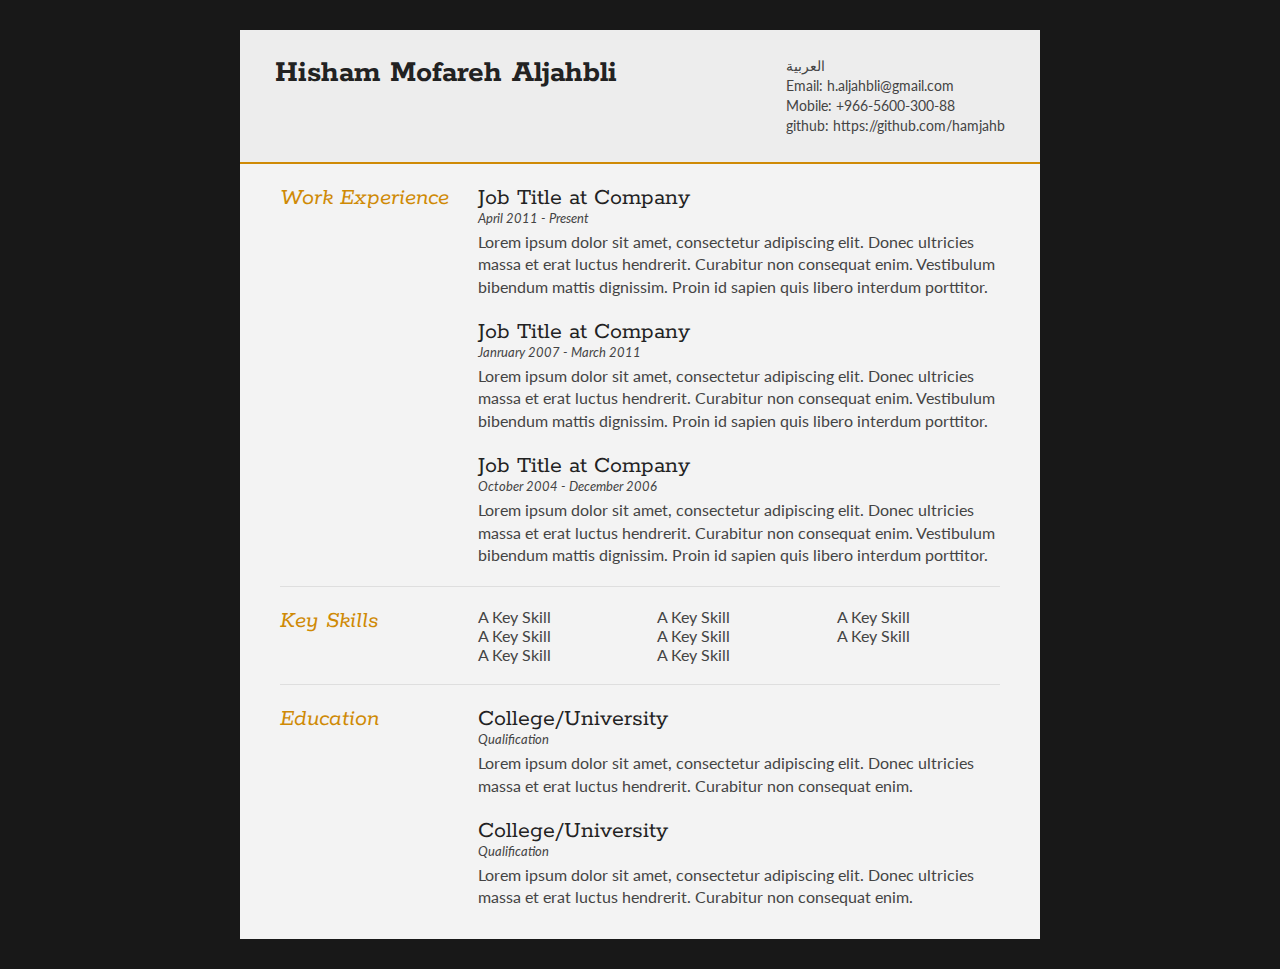
==== index.html @ 823323f4 "changed design of resume needs filling" ====
<!DOCTYPE html>
<html lang="en">
<head>
<title>Hisham Mofareh Aljahbli</title>

<meta name="viewport" content="width=device-width"/>
<meta name="description" content="The REsume of Hisham Aljahbli"/>
<meta charset="UTF-8"> 

<link type="text/css" rel="stylesheet" href="style.css">
<link href='http://fonts.googleapis.com/css?family=Rokkitt:400,700|Lato:400,300' rel='stylesheet' type='text/css'>

</head>
<body id="top">
<div id="cv" class="instaFade">
	<div class="mainDetails">
		<!--
		<div id="headshot" class="quickFade">
			<img src="headshot.jpg" alt="Hisham" />
		</div>
		-->
		
		<div id="name">
			<h1 class="quickFade delayTwo">Hisham Mofareh Aljahbli</h1>
		</div>
		<div>
		</div>
		
		<div id="contactDetails" class="quickFade delayFour">
			<ul>
				<li><a href="arabic.html" id="toarabic">العربية</a></li>
				<li>Email: <a href="mailto:h.aljahbli@gmail.com" target="_blank">h.aljahbli@gmail.com</a></li>
				<li>Mobile: +966-5600-300-88</li>
				<li>github: <a href="https://github.com/hamjahb" target="_blank">https://github.com/hamjahb</a></li>
			</ul>
		</div>
		<div class="clear"></div>
	</div>
	
	<div id="mainArea" class="quickFade delayFive">
		<!--
		<section>
			<article>
				<div class="sectionTitle">
					<h1>Personal Profile</h1>
				</div>
				
				<div class="sectionContent">
					<p>Lorem ipsum dolor sit amet, consectetur adipiscing elit. Integer dolor metus, interdum at scelerisque in, porta at lacus. Maecenas dapibus luctus cursus. Lorem ipsum dolor sit amet, consectetur adipiscing elit. Donec ultricies massa et erat luctus hendrerit. Curabitur non consequat enim. Vestibulum bibendum mattis dignissim. Proin id sapien quis libero interdum porttitor.</p>
				</div>
			</article>
			<div class="clear"></div>
		</section>
		-->
		
		
		<section>
			<div class="sectionTitle">
				<h1>Work Experience</h1>
			</div>
			
			<div class="sectionContent">
				<article>
					<h2>Job Title at Company</h2>
					<p class="subDetails">April 2011 - Present</p>
					<p>Lorem ipsum dolor sit amet, consectetur adipiscing elit. Donec ultricies massa et erat luctus hendrerit. Curabitur non consequat enim. Vestibulum bibendum mattis dignissim. Proin id sapien quis libero interdum porttitor.</p>
				</article>
				
				<article>
					<h2>Job Title at Company</h2>
					<p class="subDetails">Janruary 2007 - March 2011</p>
					<p>Lorem ipsum dolor sit amet, consectetur adipiscing elit. Donec ultricies massa et erat luctus hendrerit. Curabitur non consequat enim. Vestibulum bibendum mattis dignissim. Proin id sapien quis libero interdum porttitor.</p>
				</article>
				
				<article>
					<h2>Job Title at Company</h2>
					<p class="subDetails">October 2004 - December 2006</p>
					<p>Lorem ipsum dolor sit amet, consectetur adipiscing elit. Donec ultricies massa et erat luctus hendrerit. Curabitur non consequat enim. Vestibulum bibendum mattis dignissim. Proin id sapien quis libero interdum porttitor.</p>
				</article>
			</div>
			<div class="clear"></div>
		</section>
		
		
		<section>
			<div class="sectionTitle">
				<h1>Key Skills</h1>
			</div>
			
			<div class="sectionContent">
				<ul class="keySkills">
					<li>A Key Skill</li>
					<li>A Key Skill</li>
					<li>A Key Skill</li>
					<li>A Key Skill</li>
					<li>A Key Skill</li>
					<li>A Key Skill</li>
					<li>A Key Skill</li>
					<li>A Key Skill</li>
				</ul>
			</div>
			<div class="clear"></div>
		</section>
		
		
		<section>
			<div class="sectionTitle">
				<h1>Education</h1>
			</div>
			
			<div class="sectionContent">
				<article>
					<h2>College/University</h2>
					<p class="subDetails">Qualification</p>
					<p>Lorem ipsum dolor sit amet, consectetur adipiscing elit. Donec ultricies massa et erat luctus hendrerit. Curabitur non consequat enim.</p>
				</article>
				
				<article>
					<h2>College/University</h2>
					<p class="subDetails">Qualification</p>
					<p>Lorem ipsum dolor sit amet, consectetur adipiscing elit. Donec ultricies massa et erat luctus hendrerit. Curabitur non consequat enim.</p>
				</article>
			</div>
			<div class="clear"></div>
		</section>
		
	</div>
</div>
<script type="text/javascript">
var gaJsHost = (("https:" == document.location.protocol) ? "https://ssl." : "http://www.");
document.write(unescape("%3Cscript src='" + gaJsHost + "google-analytics.com/ga.js' type='text/javascript'%3E%3C/script%3E"));
</script>
<script type="text/javascript">
var pageTracker = _gat._getTracker("UA-3753241-1");
pageTracker._initData();
pageTracker._trackPageview();
</script>
</body>
</html>
---- style.css ----
html,body,div,span,object,iframe,h1,h2,h3,h4,h5,h6,p,blockquote,pre,abbr,address,cite,code,del,dfn,em,img,ins,kbd,q,samp,small,strong,sub,sup,var,b,i,dl,dt,dd,ol,ul,li,fieldset,form,label,legend,table,caption,tbody,tfoot,thead,tr,th,td,article,aside,canvas,details,figcaption,figure,footer,header,hgroup,menu,nav,section,summary,time,mark,audio,video {
border:0;
font:inherit;
font-size:100%;
margin:0;
padding:0;
vertical-align:baseline;
}

article,aside,details,figcaption,figure,footer,header,hgroup,menu,nav,section {
display:block;
}

html, body {background: #181818; font-family: 'Lato', helvetica, arial, sans-serif; font-size: 16px; color: #222;}

.clear {clear: both;}

p {
	font-size: 1em;
	line-height: 1.4em;
	margin-bottom: 20px;
	color: #444;
}

#cv {
	width: 90%;
	max-width: 800px;
	background: #f3f3f3;
	margin: 30px auto;
}

.mainDetails {
	padding: 25px 35px;
	border-bottom: 2px solid #cf8a05;
	background: #ededed;
}

#name h1 {
	font-size: 2em;
	font-weight: 700;
	font-family: 'Rokkitt', Helvetica, Arial, sans-serif;
	margin-bottom: -6px;
}

#name h2 {
	font-size: 2em;
	margin-left: 2px;
	font-family: 'Rokkitt', Helvetica, Arial, sans-serif;
}

#mainArea {
	padding: 0 40px;
}

#headshot {
	width: 12.5%;
	float: left;
	margin-right: 30px;
}

#headshot img {
	width: 100%;
	height: auto;
	-webkit-border-radius: 50px;
	border-radius: 50px;
}

#name {
	float: left;
}

#toarabic{
	text-align: right;
}

#toenglish{
	text-align: left;
}

#contactDetails {
	float: right;
}

#contactDetails ul {
	list-style-type: none;
	font-size: 0.9em;
	margin-top: 2px;
}

#contactDetails ul li {
	margin-bottom: 3px;
	color: #444;
}

#contactDetails ul li a, a[href^=tel] {
	color: #444; 
	text-decoration: none;
	-webkit-transition: all .3s ease-in;
	-moz-transition: all .3s ease-in;
	-o-transition: all .3s ease-in;
	-ms-transition: all .3s ease-in;
	transition: all .3s ease-in;
}

#contactDetails ul li a:hover { 
	color: #cf8a05;
}


section {
	border-top: 1px solid #dedede;
	padding: 20px 0 0;
}

section:first-child {
	border-top: 0;
}

section:last-child {
	padding: 20px 0 10px;
}

.sectionTitle {
	float: left;
	width: 25%;
}

.sectionContent {
	float: right;
	width: 72.5%;
}

.sectionTitle h1 {
	font-family: 'Rokkitt', Helvetica, Arial, sans-serif;
	font-style: italic;
	font-size: 1.5em;
	color: #cf8a05;
}

.sectionContent h2 {
	font-family: 'Rokkitt', Helvetica, Arial, sans-serif;
	font-size: 1.5em;
	margin-bottom: -2px;
}

.subDetails {
	font-size: 0.8em;
	font-style: italic;
	margin-bottom: 3px;
}

.keySkills {
	list-style-type: none;
	-moz-column-count:3;
	-webkit-column-count:3;
	column-count:3;
	margin-bottom: 20px;
	font-size: 1em;
	color: #444;
}

.keySkills ul li {
	margin-bottom: 3px;
}

@media all and (min-width: 602px) and (max-width: 800px) {
	#headshot {
		display: none;
	}
	
	.keySkills {
	-moz-column-count:2;
	-webkit-column-count:2;
	column-count:2;
	}
}

@media all and (max-width: 601px) {
	#cv {
		width: 95%;
		margin: 10px auto;
		min-width: 280px;
	}
	
	#headshot {
		display: none;
	}
	
	#name, #contactDetails {
		float: none;
		width: 100%;
		text-align: center;
	}
	
	.sectionTitle, .sectionContent {
		float: none;
		width: 100%;
	}
	
	.sectionTitle {
		margin-left: -2px;
		font-size: 1.25em;
	}
	
	.keySkills {
		-moz-column-count:2;
		-webkit-column-count:2;
		column-count:2;
	}
}

@media all and (max-width: 480px) {
	.mainDetails {
		padding: 15px 15px;
	}
	
	section {
		padding: 15px 0 0;
	}
	
	#mainArea {
		padding: 0 25px;
	}

	
	.keySkills {
	-moz-column-count:1;
	-webkit-column-count:1;
	column-count:1;
	}
	
	#name h1 {
		line-height: .8em;
		margin-bottom: 4px;
	}
}

@media print {
    #cv {
        width: 100%;
    }
}

@-webkit-keyframes reset {
	0% {
		opacity: 0;
	}
	100% {
		opacity: 0;
	}
}

@-webkit-keyframes fade-in {
	0% {
		opacity: 0;
	}
	40% {
		opacity: 0;
	}
	100% {
		opacity: 1;
	}
}

@-moz-keyframes reset {
	0% {
		opacity: 0;
	}
	100% {
		opacity: 0;
	}
}

@-moz-keyframes fade-in {
	0% {
		opacity: 0;
	}
	40% {
		opacity: 0;
	}
	100% {
		opacity: 1;
	}
}

@keyframes reset {
	0% {
		opacity: 0;
	}
	100% {
		opacity: 0;
	}
}

@keyframes fade-in {
	0% {
		opacity: 0;
	}
	40% {
		opacity: 0;
	}
	100% {
		opacity: 1;
	}
}

.instaFade {
    -webkit-animation-name: reset, fade-in;
    -webkit-animation-duration: 1.5s;
    -webkit-animation-timing-function: ease-in;
	
	-moz-animation-name: reset, fade-in;
    -moz-animation-duration: 1.5s;
    -moz-animation-timing-function: ease-in;
	
	animation-name: reset, fade-in;
    animation-duration: 1.5s;
    animation-timing-function: ease-in;
}

.quickFade {
    -webkit-animation-name: reset, fade-in;
    -webkit-animation-duration: 2.5s;
    -webkit-animation-timing-function: ease-in;
	
	-moz-animation-name: reset, fade-in;
    -moz-animation-duration: 2.5s;
    -moz-animation-timing-function: ease-in;
	
	animation-name: reset, fade-in;
    animation-duration: 2.5s;
    animation-timing-function: ease-in;
}
 
.delayOne {
	-webkit-animation-delay: 0, .5s;
	-moz-animation-delay: 0, .5s;
	animation-delay: 0, .5s;
}

.delayTwo {
	-webkit-animation-delay: 0, 1s;
	-moz-animation-delay: 0, 1s;
	animation-delay: 0, 1s;
}

.delayThree {
	-webkit-animation-delay: 0, 1.5s;
	-moz-animation-delay: 0, 1.5s;
	animation-delay: 0, 1.5s;
}

.delayFour {
	-webkit-animation-delay: 0, 2s;
	-moz-animation-delay: 0, 2s;
	animation-delay: 0, 2s;
}

.delayFive {
	-webkit-animation-delay: 0, 2.5s;
	-moz-animation-delay: 0, 2.5s;
	animation-delay: 0, 2.5s;
}
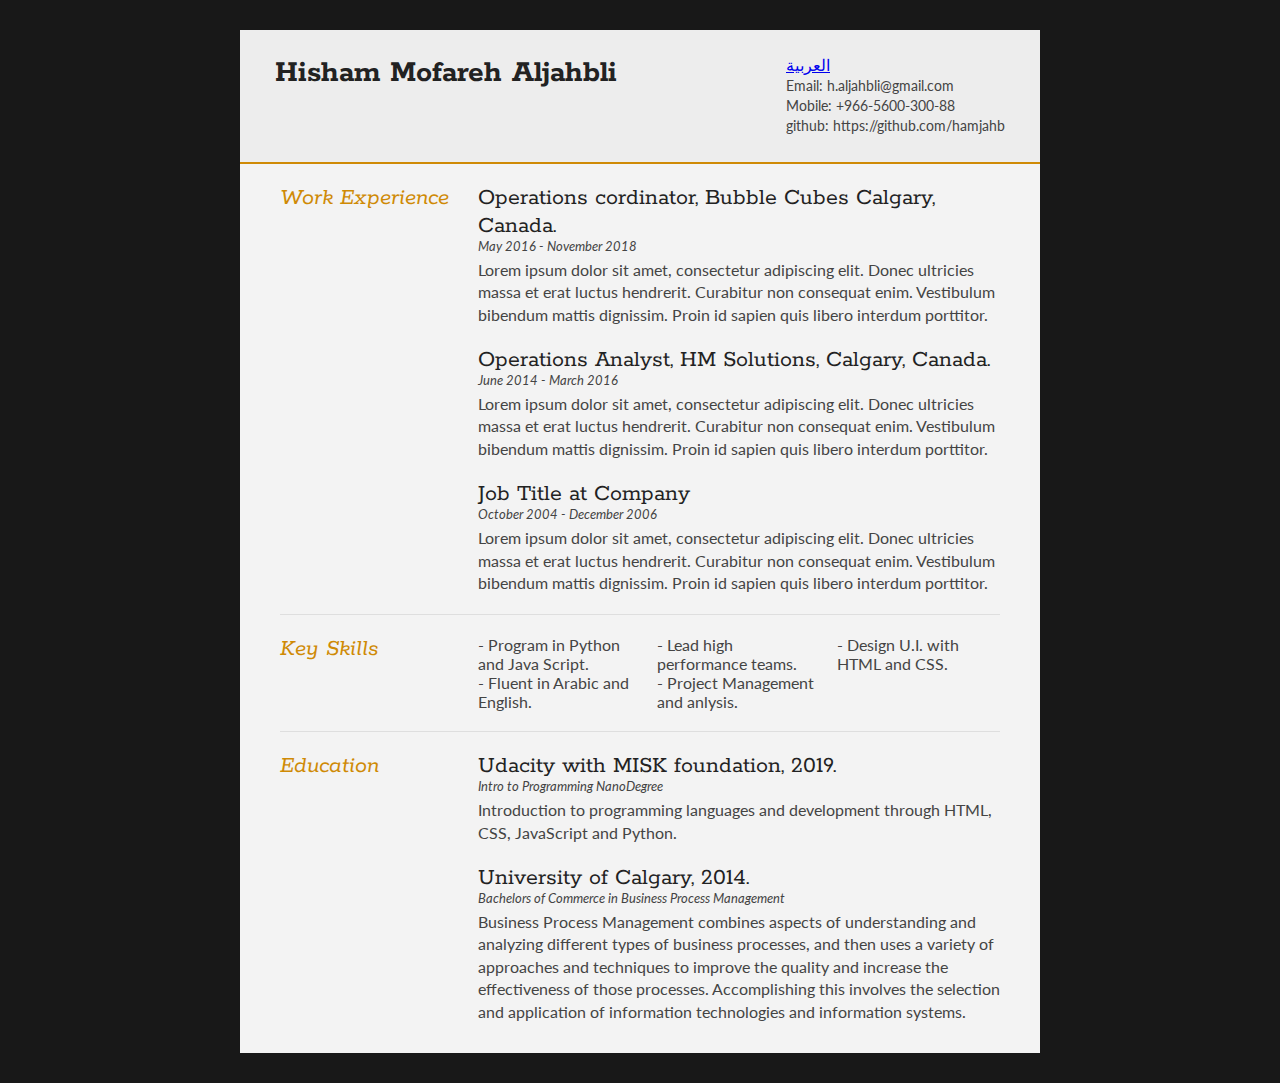
==== commit 3bfa1aa0: "added to education and basics of employmrnt" ====
--- a/index.html
+++ b/index.html
@@ -27,8 +27,8 @@
 		</div>
 		
 		<div id="contactDetails" class="quickFade delayFour">
+			<a href="arabic.html">العربية</a>
 			<ul>
-				<li><a href="arabic.html" id="toarabic">العربية</a></li>
 				<li>Email: <a href="mailto:h.aljahbli@gmail.com" target="_blank">h.aljahbli@gmail.com</a></li>
 				<li>Mobile: +966-5600-300-88</li>
 				<li>github: <a href="https://github.com/hamjahb" target="_blank">https://github.com/hamjahb</a></li>
@@ -61,14 +61,14 @@
 			
 			<div class="sectionContent">
 				<article>
-					<h2>Job Title at Company</h2>
-					<p class="subDetails">April 2011 - Present</p>
+					<h2>Operations cordinator, Bubble Cubes Calgary, Canada.</h2>
+					<p class="subDetails">May 2016 - November 2018</p>
 					<p>Lorem ipsum dolor sit amet, consectetur adipiscing elit. Donec ultricies massa et erat luctus hendrerit. Curabitur non consequat enim. Vestibulum bibendum mattis dignissim. Proin id sapien quis libero interdum porttitor.</p>
 				</article>
 				
 				<article>
-					<h2>Job Title at Company</h2>
-					<p class="subDetails">Janruary 2007 - March 2011</p>
+					<h2>Operations Analyst, HM Solutions, Calgary, Canada.</h2>
+					<p class="subDetails">June 2014 - March 2016</p>
 					<p>Lorem ipsum dolor sit amet, consectetur adipiscing elit. Donec ultricies massa et erat luctus hendrerit. Curabitur non consequat enim. Vestibulum bibendum mattis dignissim. Proin id sapien quis libero interdum porttitor.</p>
 				</article>
 				
@@ -89,14 +89,12 @@
 			
 			<div class="sectionContent">
 				<ul class="keySkills">
-					<li>A Key Skill</li>
-					<li>A Key Skill</li>
-					<li>A Key Skill</li>
-					<li>A Key Skill</li>
-					<li>A Key Skill</li>
-					<li>A Key Skill</li>
-					<li>A Key Skill</li>
-					<li>A Key Skill</li>
+					<li>- Program in Python and Java Script.</li>
+					<li>- Fluent in Arabic and English.</li>
+					<li>- Lead high performance teams. </li>
+					<li>- Project Management and anlysis.</li>
+					<li>- Design U.I. with HTML and CSS.</li>
+
 				</ul>
 			</div>
 			<div class="clear"></div>
@@ -110,15 +108,20 @@
 			
 			<div class="sectionContent">
 				<article>
-					<h2>College/University</h2>
-					<p class="subDetails">Qualification</p>
-					<p>Lorem ipsum dolor sit amet, consectetur adipiscing elit. Donec ultricies massa et erat luctus hendrerit. Curabitur non consequat enim.</p>
+					<h2>Udacity with MISK foundation, 2019.</h2>
+					<p class="subDetails">Intro to Programming NanoDegree</p>
+					<p>Introduction to programming languages and development through HTML, CSS, JavaScript and Python.</p>
 				</article>
 				
 				<article>
-					<h2>College/University</h2>
-					<p class="subDetails">Qualification</p>
-					<p>Lorem ipsum dolor sit amet, consectetur adipiscing elit. Donec ultricies massa et erat luctus hendrerit. Curabitur non consequat enim.</p>
+					<h2>University of Calgary, 2014.</h2>
+					<p class="subDetails">Bachelors of Commerce in Business Process Management</p>
+					<p>Business Process Management combines aspects of understanding and
+							analyzing different types of business processes, and then uses a variety of
+							approaches and techniques to improve the quality and increase the effectiveness of
+							those processes. Accomplishing this involves the selection and application of
+							information technologies and information systems.
+							</p>
 				</article>
 			</div>
 			<div class="clear"></div>
--- a/style.css
+++ b/style.css
@@ -12,6 +12,13 @@
 }
 
 html, body {background: #181818; font-family: 'Lato', helvetica, arial, sans-serif; font-size: 16px; color: #222;}
+
+
+html[dir="rtl"] {
+	float: right;
+    direction: rtl;
+}
+
 
 .clear {clear: both;}
 
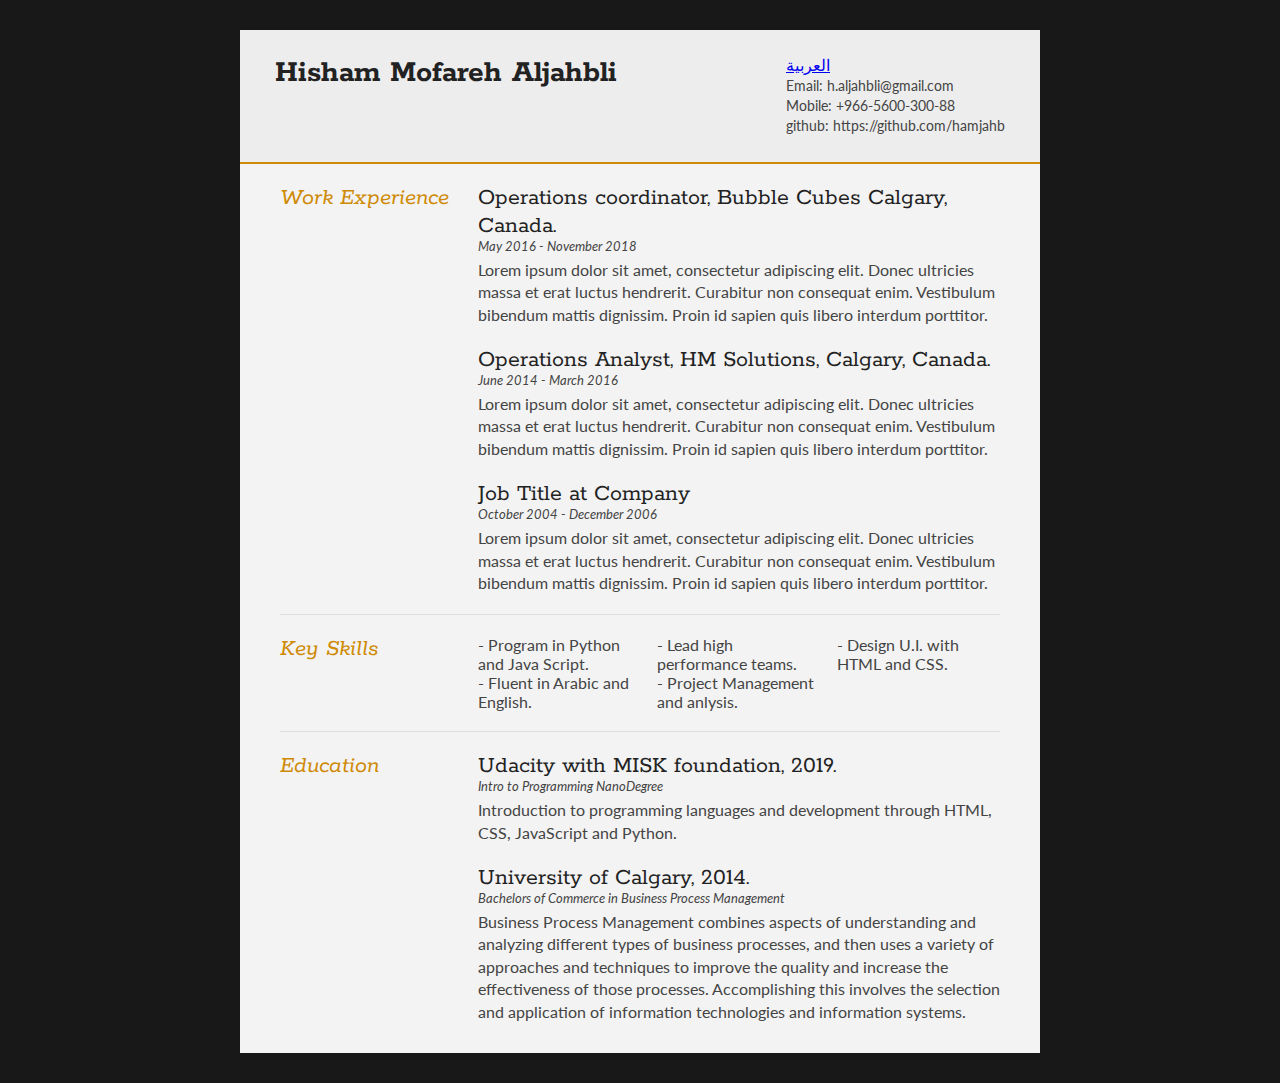
==== commit 846b9e77: "added arabic for resume need finish work exp" ====
--- a/index.html
+++ b/index.html
@@ -4,7 +4,7 @@
 <title>Hisham Mofareh Aljahbli</title>
 
 <meta name="viewport" content="width=device-width"/>
-<meta name="description" content="The REsume of Hisham Aljahbli"/>
+<meta name="description" content="The Resume of Hisham Aljahbli"/>
 <meta charset="UTF-8"> 
 
 <link type="text/css" rel="stylesheet" href="style.css">
@@ -61,7 +61,7 @@
 			
 			<div class="sectionContent">
 				<article>
-					<h2>Operations cordinator, Bubble Cubes Calgary, Canada.</h2>
+					<h2>Operations coordinator, Bubble Cubes Calgary, Canada.</h2>
 					<p class="subDetails">May 2016 - November 2018</p>
 					<p>Lorem ipsum dolor sit amet, consectetur adipiscing elit. Donec ultricies massa et erat luctus hendrerit. Curabitur non consequat enim. Vestibulum bibendum mattis dignissim. Proin id sapien quis libero interdum porttitor.</p>
 				</article>
--- a/style.css
+++ b/style.css
@@ -74,14 +74,6 @@
 
 #name {
 	float: left;
-}
-
-#toarabic{
-	text-align: right;
-}
-
-#toenglish{
-	text-align: left;
 }
 
 #contactDetails {
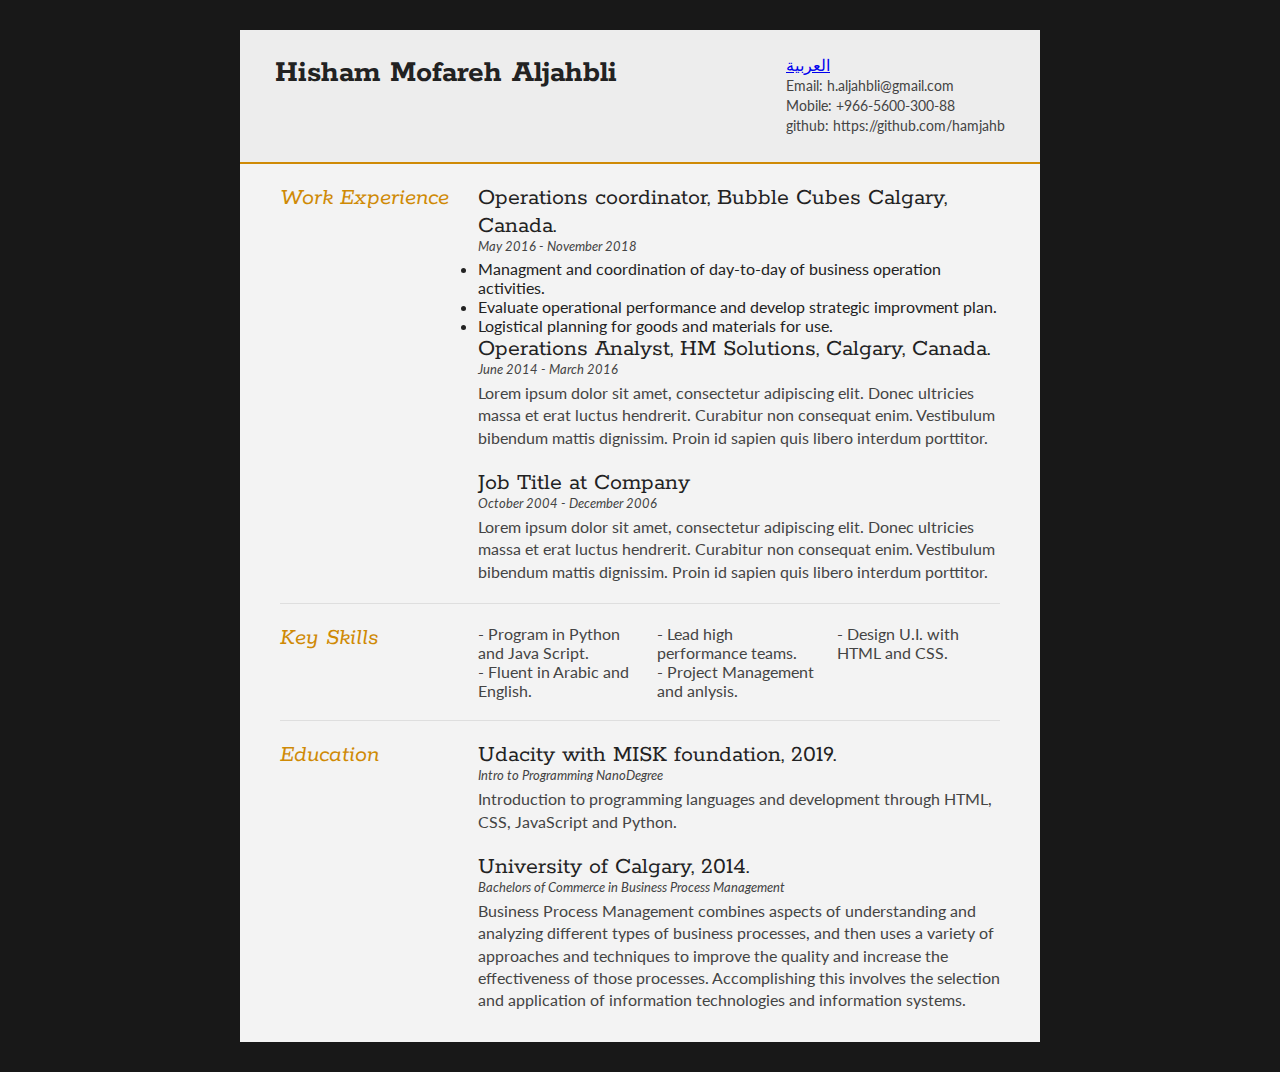
==== commit 32f22580: "small changes and added to job history" ====
--- a/index.html
+++ b/index.html
@@ -1,5 +1,5 @@
 <!DOCTYPE html>
-<html lang="en">
+<html lang="en" dir="ltr">
 <head>
 <title>Hisham Mofareh Aljahbli</title>
 
@@ -63,7 +63,11 @@
 				<article>
 					<h2>Operations coordinator, Bubble Cubes Calgary, Canada.</h2>
 					<p class="subDetails">May 2016 - November 2018</p>
-					<p>Lorem ipsum dolor sit amet, consectetur adipiscing elit. Donec ultricies massa et erat luctus hendrerit. Curabitur non consequat enim. Vestibulum bibendum mattis dignissim. Proin id sapien quis libero interdum porttitor.</p>
+					<ul>
+						<li>Managment and coordination of day-to-day of business operation activities.</li>
+						<li>Evaluate operational performance and develop strategic improvment plan.</li>
+						<li>Logistical planning for goods and materials for use.</li>
+					</ul>
 				</article>
 				
 				<article>
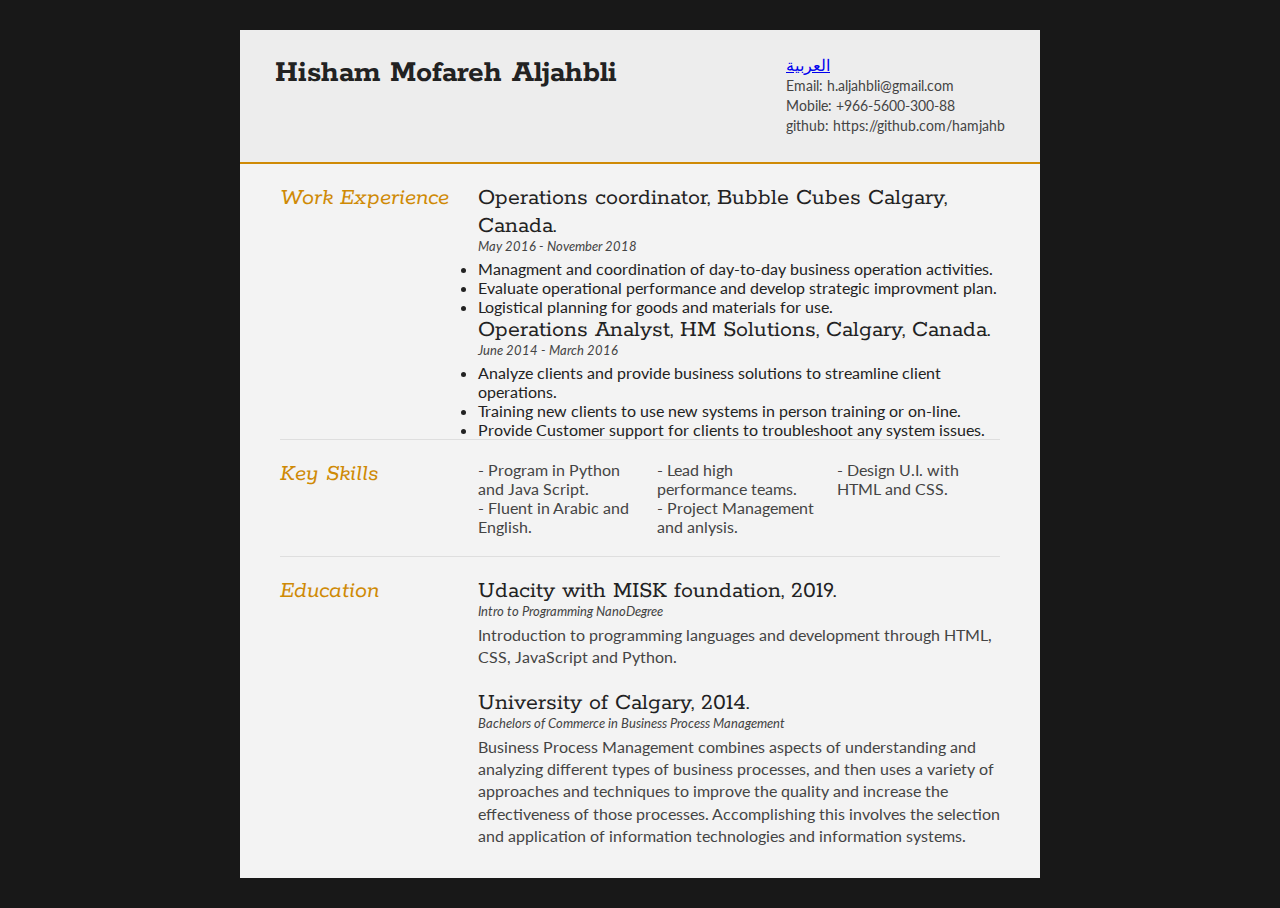
==== commit ba2fc3a3: "finished english version" ====
--- a/index.html
+++ b/index.html
@@ -64,7 +64,7 @@
 					<h2>Operations coordinator, Bubble Cubes Calgary, Canada.</h2>
 					<p class="subDetails">May 2016 - November 2018</p>
 					<ul>
-						<li>Managment and coordination of day-to-day of business operation activities.</li>
+						<li>Managment and coordination of day-to-day business operation activities.</li>
 						<li>Evaluate operational performance and develop strategic improvment plan.</li>
 						<li>Logistical planning for goods and materials for use.</li>
 					</ul>
@@ -73,14 +73,13 @@
 				<article>
 					<h2>Operations Analyst, HM Solutions, Calgary, Canada.</h2>
 					<p class="subDetails">June 2014 - March 2016</p>
-					<p>Lorem ipsum dolor sit amet, consectetur adipiscing elit. Donec ultricies massa et erat luctus hendrerit. Curabitur non consequat enim. Vestibulum bibendum mattis dignissim. Proin id sapien quis libero interdum porttitor.</p>
-				</article>
-				
-				<article>
-					<h2>Job Title at Company</h2>
-					<p class="subDetails">October 2004 - December 2006</p>
-					<p>Lorem ipsum dolor sit amet, consectetur adipiscing elit. Donec ultricies massa et erat luctus hendrerit. Curabitur non consequat enim. Vestibulum bibendum mattis dignissim. Proin id sapien quis libero interdum porttitor.</p>
-				</article>
+					<ul>
+						<li>Analyze clients and provide business solutions to streamline client operations.</li>
+						<li>Training new clients to use new systems in person training or on-line. </li>
+						<li>Provide Customer support for clients to troubleshoot any system issues.</li>
+					</ul>
+					</article>
+
 			</div>
 			<div class="clear"></div>
 		</section>
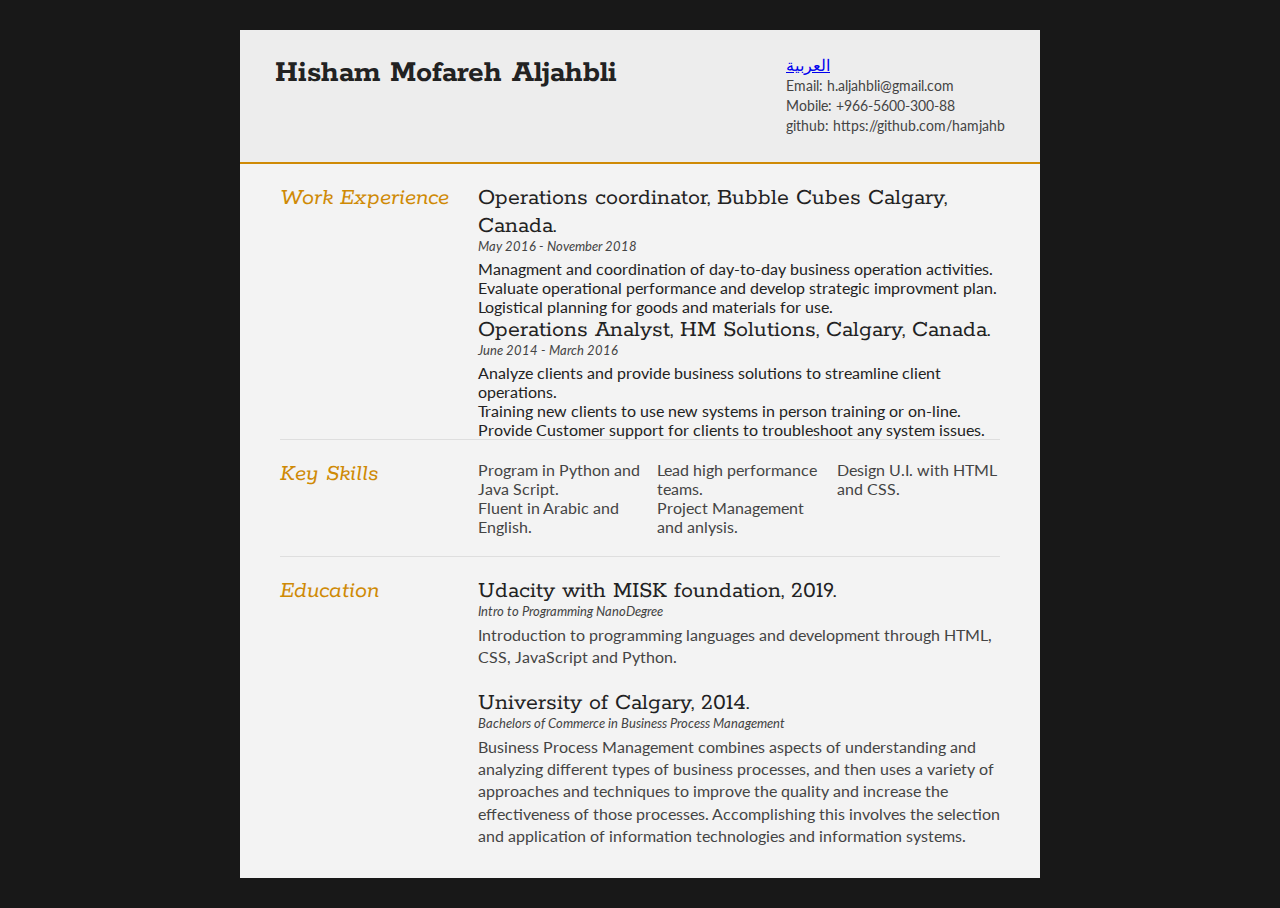
==== commit 05bb7aae: "small changes and fixes." ====
--- a/index.html
+++ b/index.html
@@ -92,11 +92,11 @@
 			
 			<div class="sectionContent">
 				<ul class="keySkills">
-					<li>- Program in Python and Java Script.</li>
-					<li>- Fluent in Arabic and English.</li>
-					<li>- Lead high performance teams. </li>
-					<li>- Project Management and anlysis.</li>
-					<li>- Design U.I. with HTML and CSS.</li>
+					<li>Program in Python and Java Script.</li>
+					<li>Fluent in Arabic and English.</li>
+					<li>Lead high performance teams. </li>
+					<li>Project Management and anlysis.</li>
+					<li>Design U.I. with HTML and CSS.</li>
 
 				</ul>
 			</div>
--- a/style.css
+++ b/style.css
@@ -13,14 +13,13 @@
 
 html, body {background: #181818; font-family: 'Lato', helvetica, arial, sans-serif; font-size: 16px; color: #222;}
 
-
-html[dir="rtl"] {
-	float: right;
-    direction: rtl;
-}
-
-
-.clear {clear: both;}
+ul{
+	list-style-type: none;
+}
+
+.clear {
+	clear: both;
+}
 
 p {
 	font-size: 1em;
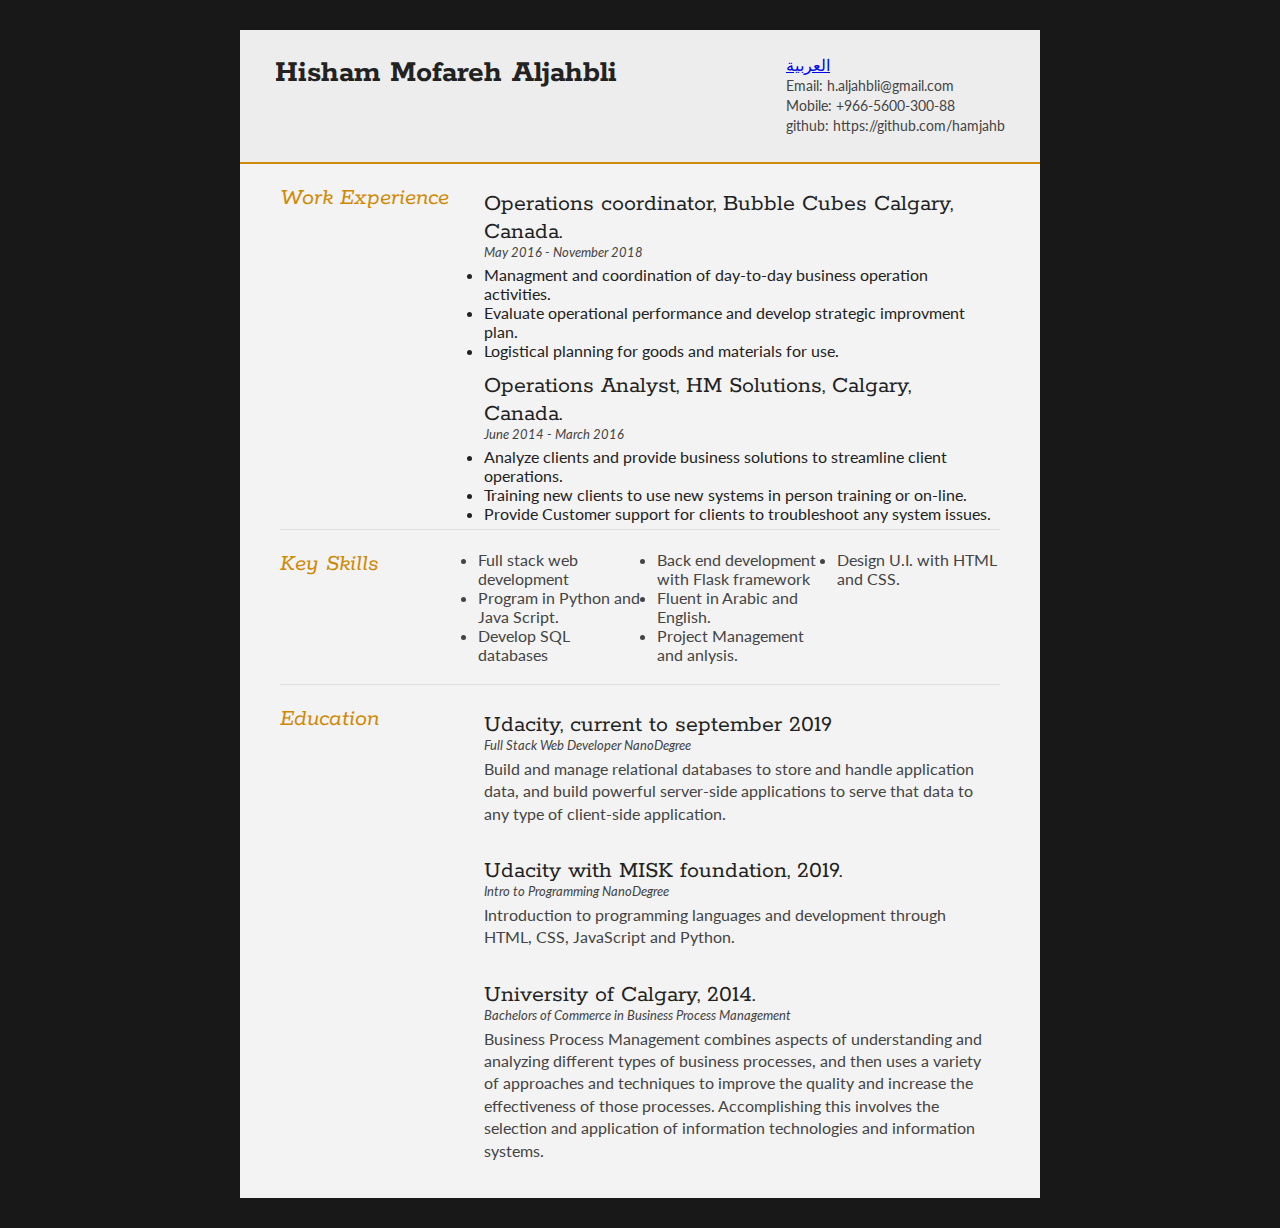
==== commit a156ebbf: "added full stack devlopment" ====
--- a/index.html
+++ b/index.html
@@ -92,9 +92,11 @@
 			
 			<div class="sectionContent">
 				<ul class="keySkills">
+					<li>Full stack web development </li>
 					<li>Program in Python and Java Script.</li>
+					<li>Develop SQL databases</li>
+					<li>Back end development with Flask framework</li>
 					<li>Fluent in Arabic and English.</li>
-					<li>Lead high performance teams. </li>
 					<li>Project Management and anlysis.</li>
 					<li>Design U.I. with HTML and CSS.</li>
 
@@ -110,6 +112,12 @@
 			</div>
 			
 			<div class="sectionContent">
+				<article>
+					<h2>Udacity, current to september 2019</h2>
+					<p class="subDetails"> Full Stack Web Developer NanoDegree</p>
+					<p>Build and manage relational databases to store and handle application data, and build powerful server-side applications to serve that data to any type of client-side application.</p>
+				</article>
+
 				<article>
 					<h2>Udacity with MISK foundation, 2019.</h2>
 					<p class="subDetails">Intro to Programming NanoDegree</p>
--- a/style.css
+++ b/style.css
@@ -1,21 +1,20 @@
 html,body,div,span,object,iframe,h1,h2,h3,h4,h5,h6,p,blockquote,pre,abbr,address,cite,code,del,dfn,em,img,ins,kbd,q,samp,small,strong,sub,sup,var,b,i,dl,dt,dd,ol,ul,li,fieldset,form,label,legend,table,caption,tbody,tfoot,thead,tr,th,td,article,aside,canvas,details,figcaption,figure,footer,header,hgroup,menu,nav,section,summary,time,mark,audio,video {
-border:0;
-font:inherit;
-font-size:100%;
-margin:0;
-padding:0;
-vertical-align:baseline;
+	border:0;
+	font:inherit;
+	font-size:100%;
+	margin:0;
+	padding:0;
+	vertical-align:baseline;
 }
 
 article,aside,details,figcaption,figure,footer,header,hgroup,menu,nav,section {
-display:block;
+	display:block;
+	padding: 6px;
 }
 
 html, body {background: #181818; font-family: 'Lato', helvetica, arial, sans-serif; font-size: 16px; color: #222;}
 
-ul{
-	list-style-type: none;
-}
+
 
 .clear {
 	clear: both;
@@ -148,7 +147,7 @@
 }
 
 .keySkills {
-	list-style-type: none;
+	list-style-type: ;
 	-moz-column-count:3;
 	-webkit-column-count:3;
 	column-count:3;
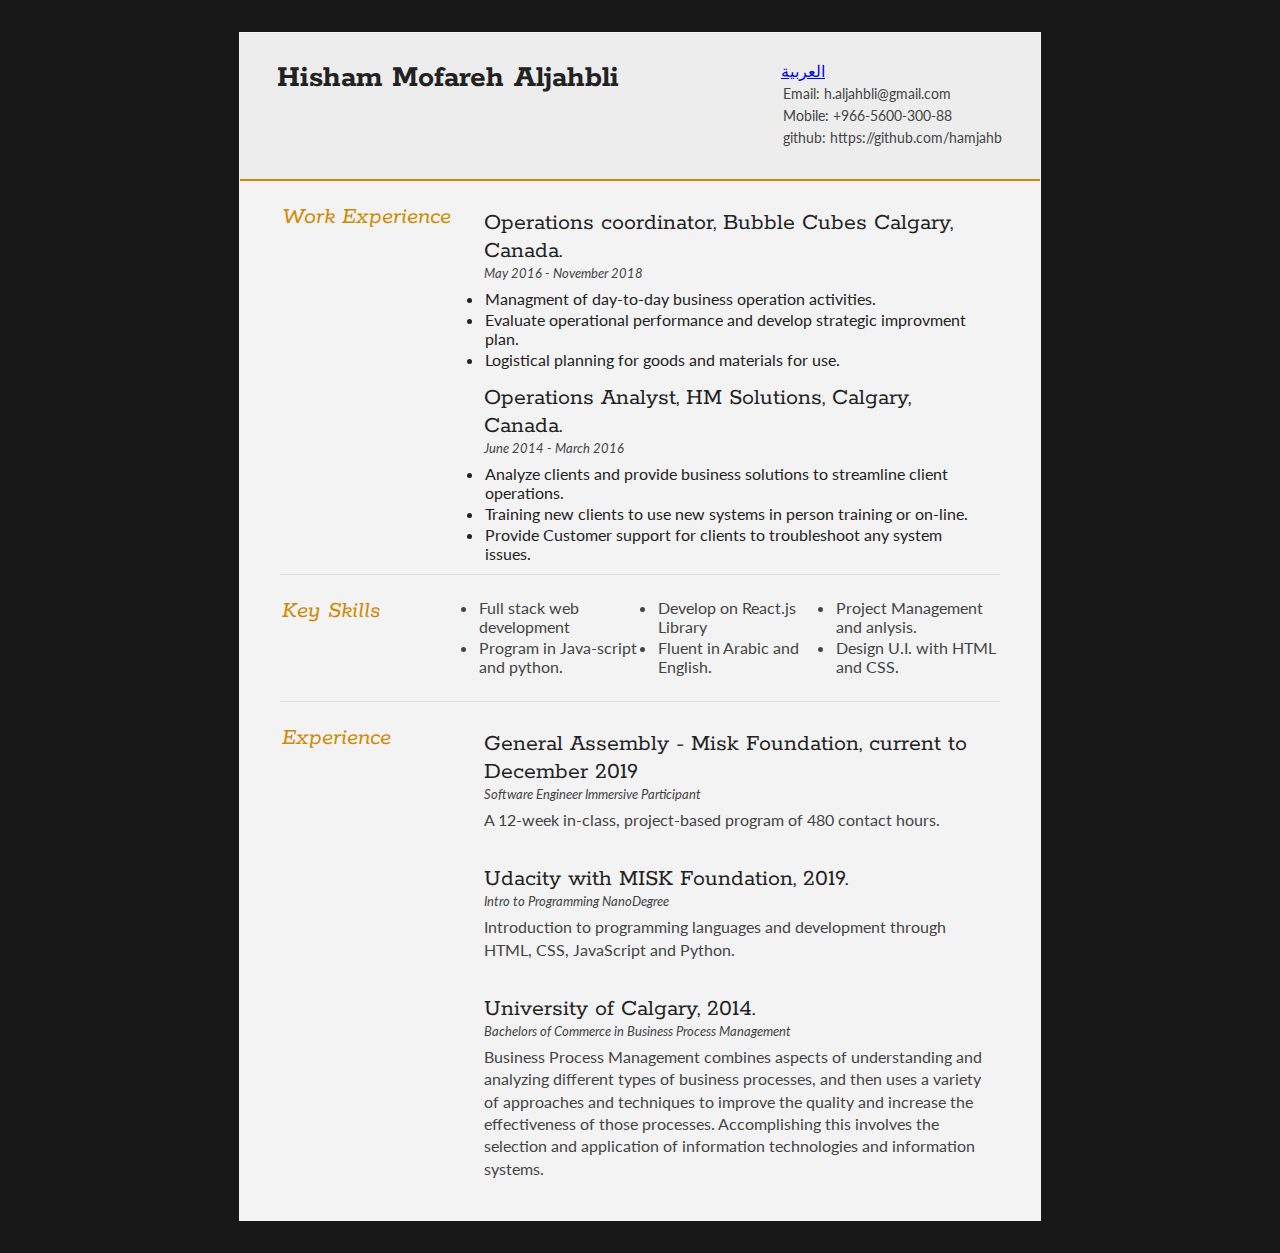
==== commit 251149e0: "added GA" ====
--- a/index.html
+++ b/index.html
@@ -64,7 +64,7 @@
 					<h2>Operations coordinator, Bubble Cubes Calgary, Canada.</h2>
 					<p class="subDetails">May 2016 - November 2018</p>
 					<ul>
-						<li>Managment and coordination of day-to-day business operation activities.</li>
+						<li>Managment of day-to-day business operation activities.</li>
 						<li>Evaluate operational performance and develop strategic improvment plan.</li>
 						<li>Logistical planning for goods and materials for use.</li>
 					</ul>
@@ -93,9 +93,8 @@
 			<div class="sectionContent">
 				<ul class="keySkills">
 					<li>Full stack web development </li>
-					<li>Program in Python and Java Script.</li>
-					<li>Develop SQL databases</li>
-					<li>Back end development with Flask framework</li>
+					<li>Program in Java-script and python.</li>
+					<li>Develop on React.js Library</li>
 					<li>Fluent in Arabic and English.</li>
 					<li>Project Management and anlysis.</li>
 					<li>Design U.I. with HTML and CSS.</li>
@@ -108,18 +107,18 @@
 		
 		<section>
 			<div class="sectionTitle">
-				<h1>Education</h1>
+				<h1>Experience</h1>
 			</div>
 			
 			<div class="sectionContent">
 				<article>
-					<h2>Udacity, current to september 2019</h2>
-					<p class="subDetails"> Full Stack Web Developer NanoDegree</p>
-					<p>Build and manage relational databases to store and handle application data, and build powerful server-side applications to serve that data to any type of client-side application.</p>
+					<h2>General Assembly - Misk Foundation, current to December 2019</h2>
+					<p class="subDetails"> Software Engineer Immersive Participant</p>
+					<p>A 12-week in-class, project-based program of 480 contact hours.</p>
 				</article>
 
 				<article>
-					<h2>Udacity with MISK foundation, 2019.</h2>
+					<h2>Udacity with MISK Foundation, 2019.</h2>
 					<p class="subDetails">Intro to Programming NanoDegree</p>
 					<p>Introduction to programming languages and development through HTML, CSS, JavaScript and Python.</p>
 				</article>
@@ -128,11 +127,11 @@
 					<h2>University of Calgary, 2014.</h2>
 					<p class="subDetails">Bachelors of Commerce in Business Process Management</p>
 					<p>Business Process Management combines aspects of understanding and
-							analyzing different types of business processes, and then uses a variety of
-							approaches and techniques to improve the quality and increase the effectiveness of
-							those processes. Accomplishing this involves the selection and application of
-							information technologies and information systems.
-							</p>
+						analyzing different types of business processes, and then uses a variety of
+						approaches and techniques to improve the quality and increase the effectiveness of
+						those processes. Accomplishing this involves the selection and application of
+						information technologies and information systems.
+					</p>
 				</article>
 			</div>
 			<div class="clear"></div>
--- a/style.css
+++ b/style.css
@@ -3,7 +3,7 @@
 	font:inherit;
 	font-size:100%;
 	margin:0;
-	padding:0;
+	padding:1px;
 	vertical-align:baseline;
 }
 
